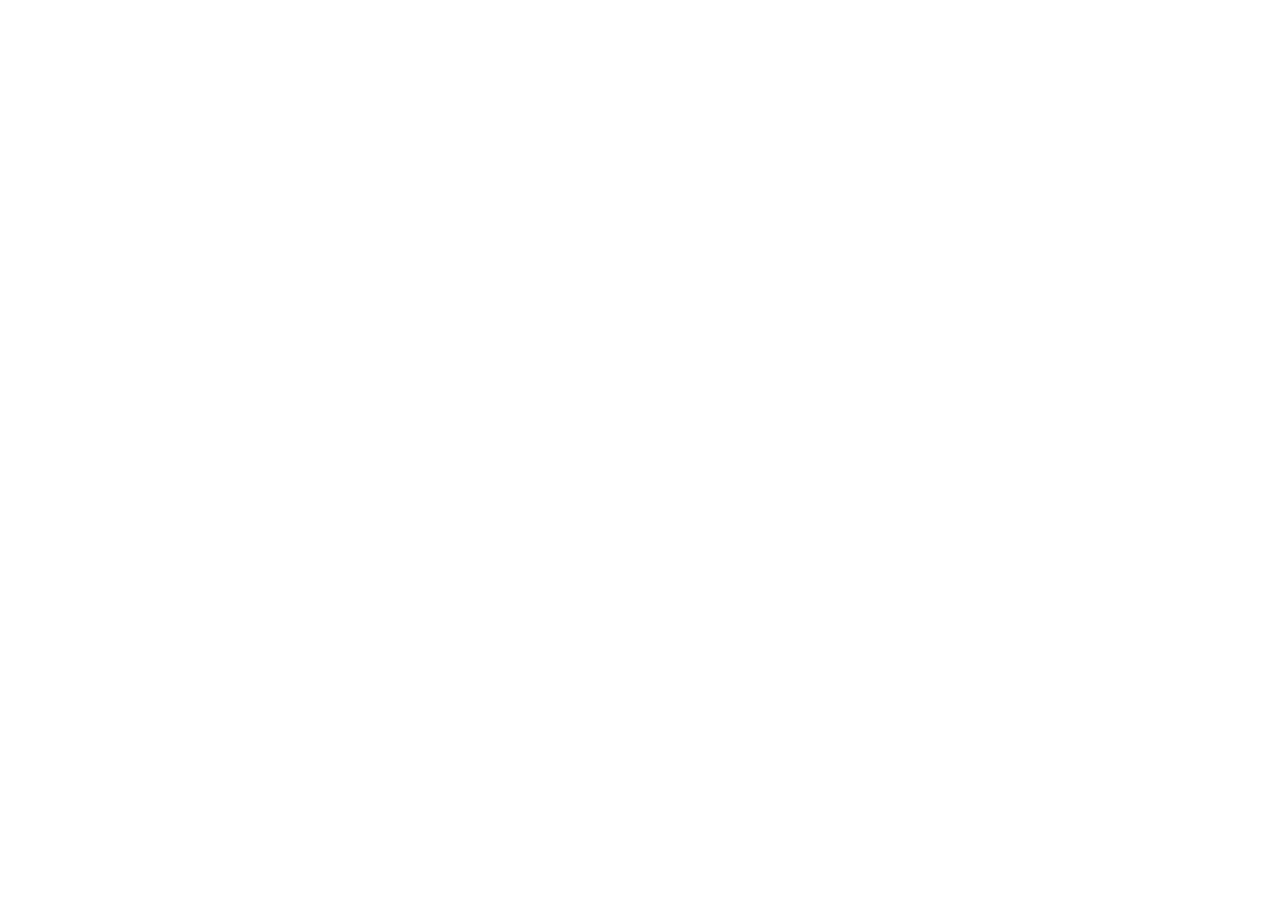
==== taskpane.html @ 279ec0a2 "Add files via upload" ====
<!doctype html>
<html lang="en-GB">
<head>
<meta charset="utf-8">
<meta name="viewport" content="width=device-width,initial-scale=1">
<title>LexCitr</title>
<link rel="stylesheet" href="assets/styles.css">
<script src="https://appsforoffice.microsoft.com/lib/1/hosted/office.js"></script>
</head>
<body>
<div id="app"></div><div id="toasts" role="status"></div>
<script src="assets/supabase.js"></script>
<script src="config.js"></script>
<script src="assets/core.js"></script>
<script src="assets/taskpane.js"></script>
</body>
</html>
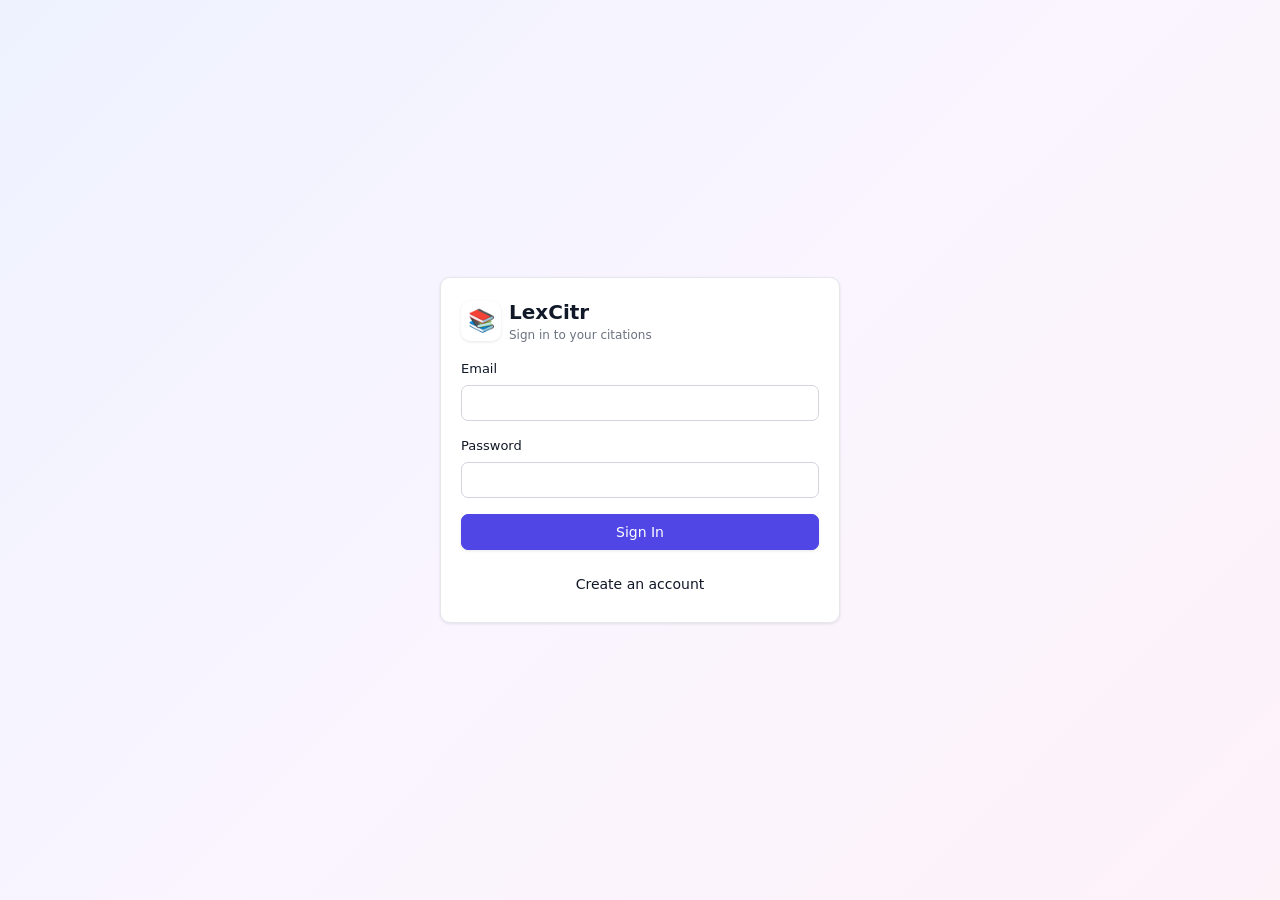
==== commit f95e9e68: "Add files via upload" ====
--- a/taskpane.html
+++ b/taskpane.html
@@ -4,14 +4,15 @@
 <meta charset="utf-8">
 <meta name="viewport" content="width=device-width,initial-scale=1">
 <title>LexCitr</title>
-<link rel="stylesheet" href="assets/styles.css">
+<link rel="stylesheet" href="assets/styles.css?v=3">
 <script src="https://appsforoffice.microsoft.com/lib/1/hosted/office.js"></script>
+<style>#toasts{top:8px;bottom:auto;left:12px;right:12px;max-width:none}</style>
 </head>
 <body>
 <div id="app"></div><div id="toasts" role="status"></div>
-<script src="assets/supabase.js"></script>
-<script src="config.js"></script>
-<script src="assets/core.js"></script>
-<script src="assets/taskpane.js"></script>
+<script src="assets/supabase.js?v=3"></script>
+<script src="config.js?v=3"></script>
+<script src="assets/core.js?v=3"></script>
+<script src="assets/taskpane.js?v=3"></script>
 </body>
 </html>
--- a/assets/styles.css
+++ b/assets/styles.css
@@ -0,0 +1,179 @@
+/* LexCitr styles */
+html,body{margin:0;padding:0}
+[hidden]{display:none!important}
+
+/* Layout: the LexCitr sidebar-and-workspace app, keeping its indigo and purple identity. */
+:root{
+  --bg1:#eef2ff;--bg2:#faf5ff;--bg3:#fdf2f8;--surface:#fff;--surface2:#f9fafb;--line:#e5e7eb;--line2:#d1d5db;
+  --fg:#111827;--fg2:#374151;--muted:#6b7280;--faint:#9ca3af;
+  --accent:#4f46e5;--accent-h:#4338ca;--accent-soft:#eef2ff;--accent-line:#a5b4fc;--accent-fg:#4338ca;
+  --purple:#9333ea;--purple-h:#7e22ce;--purple-soft:#faf5ff;--purple-line:#d8b4fe;--purple-fg:#7e22ce;
+  --good:#22c55e;--good-soft:#f0fdf4;--good-line:#bbf7d0;--bad:#dc2626;--bad-soft:#fef2f2;--bad-line:#fecaca;
+  --head1:#4f46e5;--head2:#9333ea;--overlay:rgba(0,0,0,.5);--shadow:0 1px 3px rgba(17,24,39,.1);--shadow2:0 8px 24px rgba(17,24,39,.14);
+  --ui:ui-sans-serif,system-ui,-apple-system,"Segoe UI",sans-serif;--cite:"Times New Roman",Times,serif;
+  --lib-gray:#f3f4f6;--lib-gray-f:#374151;--lib-red:#fee2e2;--lib-red-f:#b91c1c;--lib-orange:#ffedd5;--lib-orange-f:#c2410c;--lib-yellow:#fef9c3;--lib-yellow-f:#a16207;--lib-green:#dcfce7;--lib-green-f:#15803d;--lib-blue:#dbeafe;--lib-blue-f:#1d4ed8;--lib-indigo:#e0e7ff;--lib-indigo-f:#4338ca;--lib-purple:#f3e8ff;--lib-purple-f:#7e22ce;--lib-pink:#fce7f3;--lib-pink-f:#be185d;
+}
+@media (prefers-color-scheme:dark){:root:not([data-theme="light"]){
+  --bg1:#14152b;--bg2:#1a1630;--bg3:#201527;--surface:#1e1f33;--surface2:#26273e;--line:#35364f;--line2:#4a4b66;
+  --fg:#f3f4f6;--fg2:#d9dbe6;--muted:#a3a6bb;--faint:#7e8199;
+  --accent:#6366f1;--accent-h:#818cf8;--accent-soft:#2a2a55;--accent-line:#5b5fd6;--accent-fg:#b4b8ff;
+  --purple:#9333ea;--purple-h:#a855f7;--purple-soft:#2e2245;--purple-line:#7043ad;--purple-fg:#d8b4fe;
+  --good:#22c55e;--good-soft:#16321f;--good-line:#26613a;--bad:#f87171;--bad-soft:#3b1d22;--bad-line:#7a2e36;
+  --head1:#4338ca;--head2:#7e22ce;--overlay:rgba(0,0,0,.65);--shadow:0 1px 3px rgba(0,0,0,.4);--shadow2:0 8px 24px rgba(0,0,0,.5);
+  --lib-gray:#2d2e44;--lib-gray-f:#d1d5db;--lib-red:#3f1d22;--lib-red-f:#fca5a5;--lib-orange:#40281a;--lib-orange-f:#fdba74;--lib-yellow:#3b3315;--lib-yellow-f:#fde047;--lib-green:#17352a;--lib-green-f:#86efac;--lib-blue:#1b2c4f;--lib-blue-f:#93c5fd;--lib-indigo:#2a2a55;--lib-indigo-f:#c7d2fe;--lib-purple:#32224b;--lib-purple-f:#d8b4fe;--lib-pink:#40203a;--lib-pink-f:#f9a8d4;
+  color-scheme:dark}}
+:root[data-theme="dark"]{
+  --bg1:#14152b;--bg2:#1a1630;--bg3:#201527;--surface:#1e1f33;--surface2:#26273e;--line:#35364f;--line2:#4a4b66;
+  --fg:#f3f4f6;--fg2:#d9dbe6;--muted:#a3a6bb;--faint:#7e8199;
+  --accent:#6366f1;--accent-h:#818cf8;--accent-soft:#2a2a55;--accent-line:#5b5fd6;--accent-fg:#b4b8ff;
+  --purple:#9333ea;--purple-h:#a855f7;--purple-soft:#2e2245;--purple-line:#7043ad;--purple-fg:#d8b4fe;
+  --good:#22c55e;--good-soft:#16321f;--good-line:#26613a;--bad:#f87171;--bad-soft:#3b1d22;--bad-line:#7a2e36;
+  --head1:#4338ca;--head2:#7e22ce;--overlay:rgba(0,0,0,.65);--shadow:0 1px 3px rgba(0,0,0,.4);--shadow2:0 8px 24px rgba(0,0,0,.5);
+  --lib-gray:#2d2e44;--lib-gray-f:#d1d5db;--lib-red:#3f1d22;--lib-red-f:#fca5a5;--lib-orange:#40281a;--lib-orange-f:#fdba74;--lib-yellow:#3b3315;--lib-yellow-f:#fde047;--lib-green:#17352a;--lib-green-f:#86efac;--lib-blue:#1b2c4f;--lib-blue-f:#93c5fd;--lib-indigo:#2a2a55;--lib-indigo-f:#c7d2fe;--lib-purple:#32224b;--lib-purple-f:#d8b4fe;--lib-pink:#40203a;--lib-pink-f:#f9a8d4;
+  color-scheme:dark}
+*{box-sizing:border-box}
+html,body{height:100%}
+body{background:linear-gradient(135deg,var(--bg1),var(--bg2) 50%,var(--bg3));color:var(--fg);font-family:var(--ui);font-size:14px;line-height:1.45;background-attachment:fixed}
+h1,h2,h3,p{margin:0}h1,h2{text-wrap:balance}
+#app{height:100%}
+svg.i{width:16px;height:16px;flex:none;fill:none;stroke:currentColor;stroke-width:2;stroke-linecap:round;stroke-linejoin:round}
+button,input,textarea,select{font:inherit;color:inherit}
+:focus-visible{outline:2px solid var(--accent);outline-offset:1px}
+.btn{display:inline-flex;align-items:center;justify-content:center;gap:8px;min-height:36px;padding:6px 14px;border:1px solid var(--line2);border-radius:7px;background:var(--surface);font-weight:500;cursor:pointer;box-shadow:var(--shadow);white-space:nowrap;transition:background .12s}
+.btn:hover:not(:disabled){background:var(--surface2)}
+.btn:disabled{opacity:.5;cursor:not-allowed}
+.btn.sm{min-height:30px;padding:3px 10px;font-size:13px}
+.btn.xs{min-height:24px;padding:0 8px;font-size:12px;box-shadow:none;font-weight:400}
+.btn.pri{background:var(--accent);border-color:var(--accent);color:#fff}.btn.pri:hover:not(:disabled){background:var(--accent-h)}
+.btn.pur{background:var(--purple);border-color:var(--purple);color:#fff}.btn.pur:hover:not(:disabled){background:var(--purple-h)}
+.btn.soft{border-color:var(--accent-line);color:var(--accent-fg)}.btn.soft:hover:not(:disabled){background:var(--accent-soft)}
+.btn.softp{border-color:var(--purple-line);color:var(--purple-fg)}.btn.softp:hover:not(:disabled){background:var(--purple-soft)}
+.btn.ghost{background:transparent;border-color:transparent;box-shadow:none}
+.btn.icon{padding:0;width:32px;min-height:32px}
+.btn.red{color:var(--bad)}.btn.red:hover:not(:disabled){background:var(--bad-soft)}
+.btn.w{width:100%}.btn.left{justify-content:flex-start}
+input.in,textarea.in,select.in{width:100%;min-height:36px;padding:6px 10px;border:1px solid var(--line2);border-radius:7px;background:var(--surface);color:var(--fg)}
+textarea.in{min-height:80px;resize:vertical}
+input.in::placeholder,textarea.in::placeholder{color:var(--faint)}
+input.mono{font-family:ui-monospace,Menlo,monospace;font-size:13px;min-height:32px}
+label.l{display:block;font-size:13px;font-weight:500;margin-bottom:6px}
+label.l.s{font-size:12px;color:var(--muted);font-weight:400}
+.tog{display:inline-flex;align-items:center;justify-content:center;width:36px;height:36px;border:0;border-radius:6px;background:transparent;cursor:pointer}
+.tog:hover{background:var(--surface2)}
+.tog.on{background:var(--accent-soft);color:var(--accent-fg)}.tog.onp{background:var(--purple-soft);color:var(--purple-fg)}
+.tog.s{width:28px;height:28px;font-size:12px}
+.row{display:flex;align-items:center;gap:8px}.wrap{flex-wrap:wrap}.between{justify-content:space-between}
+.stack{display:flex;flex-direction:column;gap:16px}.stack.t{gap:8px}
+.grow{flex:1;min-width:0}
+.card{background:var(--surface);border:1px solid var(--line);border-radius:10px;box-shadow:var(--shadow)}
+.pad{padding:20px}
+.muted{color:var(--muted)}.small{font-size:12px}.cite{font-family:var(--cite);font-size:15px;line-height:1.6;overflow-wrap:anywhere}
+.layout{display:flex;height:100%}
+.side{width:320px;flex:none;background:var(--surface);border-right:1px solid var(--line);box-shadow:var(--shadow2);display:flex;flex-direction:column;z-index:40}
+.brand{padding:24px;padding-left:max(24px,env(safe-area-inset-left,0px));background:linear-gradient(90deg,var(--head1),var(--head2));display:flex;gap:12px;align-items:center;color:#fff}
+.logo{width:40px;height:40px;background:#fff;border-radius:9px;display:grid;place-items:center;font-size:22px;box-shadow:var(--shadow)}
+.brand h1{font-size:20px;line-height:1.2}.brand p{font-size:12px;opacity:.85}
+.sidebody{flex:1;overflow-y:auto;padding:24px;display:flex;flex-direction:column;gap:12px}
+.step{display:flex;gap:12px;align-items:center;padding:14px 16px;border:2px solid var(--line);border-radius:9px;background:var(--surface2);text-align:left;width:100%}
+.step.act{border-color:var(--accent);background:var(--accent-soft)}
+.step.done{border-color:var(--good-line);background:var(--good-soft)}
+.step.off{opacity:.5}.step.click{cursor:pointer}
+.num{width:32px;height:32px;border-radius:50%;display:grid;place-items:center;font-weight:700;background:var(--line2);color:var(--fg2);flex:none}
+.act .num{background:var(--accent);color:#fff}.done .num{background:var(--good);color:#fff}
+.step b{display:block;font-weight:600}.step span.sub{font-size:12px;color:var(--muted);overflow-wrap:anywhere}
+.sep{border-top:1px solid var(--line);margin-top:4px;padding-top:16px;display:flex;flex-direction:column;gap:14px}
+.lib{display:flex;align-items:center;justify-content:space-between;gap:8px;padding:10px 12px;border-radius:9px;border:1px solid transparent;cursor:pointer;width:100%;text-align:left}
+.lib.sel{outline:2px solid var(--accent);outline-offset:1px}
+.lib:hover{box-shadow:var(--shadow)}
+.lib .acts{display:flex;gap:2px;opacity:0;transition:opacity .12s}.lib:hover .acts,.lib:focus-within .acts{opacity:1}
+@media (hover:none){.lib .acts{opacity:1}}
+.lib .btn.icon{width:26px;min-height:26px}
+.main{flex:1;min-width:0;overflow-y:auto}
+.inner{max-width:1040px;margin:0 auto;padding-block:32px;padding-left:max(24px,env(safe-area-inset-left,0px));padding-right:max(24px,env(safe-area-inset-right,0px));display:flex;flex-direction:column;gap:24px}
+.menu{display:none;position:fixed;top:calc(12px + env(safe-area-inset-top,0px));left:max(12px,env(safe-area-inset-left,0px));z-index:50}
+.scrim{position:fixed;inset:0;background:var(--overlay);z-index:30}
+.h2{font-size:18px;font-weight:600;color:var(--fg2)}
+.tiles{display:grid;grid-template-columns:repeat(auto-fill,minmax(180px,1fr));gap:12px}
+.tile{position:relative;background:var(--surface);border:1px solid var(--line);border-radius:10px;padding:16px;display:flex;flex-direction:column;align-items:center;gap:6px;text-align:center;cursor:pointer;box-shadow:var(--shadow);transition:transform .15s,box-shadow .15s;width:100%}
+.tile:hover{transform:scale(1.02);box-shadow:var(--shadow2)}
+.tile svg.i{width:24px;height:24px;color:var(--faint)}
+.tile b{font-size:14px;font-weight:500;overflow-wrap:anywhere}
+.tile .acts{position:absolute;top:6px;right:6px;display:flex;gap:2px;opacity:0}.tile:hover .acts,.tile:focus-within .acts{opacity:1}
+@media (hover:none){.tile .acts{opacity:1}}
+.tile .btn.icon{width:26px;min-height:26px}
+.empty{border:2px dashed var(--line2);border-radius:10px;padding:32px 20px;text-align:center;display:flex;flex-direction:column;gap:12px;align-items:center;color:var(--muted)}
+.tabs{display:grid;grid-template-columns:1fr 1fr;background:var(--surface2);border:1px solid var(--line);padding:4px;border-radius:9px}
+.tabs button{border:0;background:transparent;padding:6px;border-radius:6px;font-weight:500;cursor:pointer;color:var(--muted)}
+.tabs button.on{background:var(--surface);color:var(--fg);box-shadow:var(--shadow)}
+.preview{background:var(--surface);border:1px solid var(--line);border-radius:8px;padding:16px;min-height:60px;display:flex;align-items:center}
+.preview>div{min-width:0}
+.prevcard{background:linear-gradient(135deg,var(--surface2),var(--accent-soft));padding:16px;display:flex;flex-direction:column;gap:12px}
+.prevcard.p{background:linear-gradient(135deg,var(--surface2),var(--purple-soft))}
+.field{border:1px solid var(--line);border-radius:9px;padding:16px;display:flex;flex-direction:column;gap:10px}
+.names{display:flex;gap:8px}.names>input{flex:1;min-width:0}
+.fmtgrid{display:grid;grid-template-columns:repeat(3,minmax(0,1fr));gap:12px;border-top:1px solid var(--line);padding-top:12px}
+.chips{display:flex;flex-wrap:wrap;gap:4px;margin-top:6px}
+.note{background:var(--purple-soft);border:1px solid var(--purple-line);color:var(--purple-fg);padding:12px 16px;border-radius:8px}
+.err{background:var(--bad-soft);border:1px solid var(--bad-line);color:var(--bad);padding:10px 12px;border-radius:8px}
+.banner{background:var(--accent-soft);border:1px solid var(--accent-line);color:var(--accent-fg);padding:10px 14px;border-radius:8px}
+.tag{font-size:12px;font-weight:500;padding:3px 8px;border-radius:5px;background:var(--lib-indigo);color:var(--lib-indigo-f)}
+.tag.p{background:var(--lib-purple);color:var(--lib-purple-f)}
+.grouph{font-size:13px;font-weight:600;color:var(--fg2);text-transform:uppercase;letter-spacing:.04em;padding:0 4px}
+.item{padding:16px;display:flex;gap:12px;align-items:flex-start}
+.item .acts{display:flex;gap:2px;align-items:center;flex-wrap:wrap;justify-content:flex-end}
+.pick{width:100%;text-align:left;padding:12px;border:2px solid transparent;border-radius:8px;background:transparent;cursor:pointer}
+.pick:hover{background:var(--surface2);border-color:var(--line)}.pick.on{background:var(--accent-soft);border-color:var(--accent)}
+.scroll{max-height:320px;overflow-y:auto;border:1px solid var(--line);border-radius:8px;padding:8px;display:flex;flex-direction:column;gap:6px}
+.overlay{position:fixed;inset:0;background:var(--overlay);display:flex;align-items:center;justify-content:center;padding:16px;z-index:100}
+.modal{background:var(--surface);border-radius:12px;box-shadow:var(--shadow2);width:100%;max-height:90%;display:flex;flex-direction:column;position:relative;min-width:0}
+.modal header{padding:20px 44px 8px 20px;font-size:17px;font-weight:600;display:flex;gap:8px;align-items:center}
+.modal .mb{padding:12px 20px;overflow-y:auto;display:flex;flex-direction:column;gap:16px;flex:1;min-height:0}
+.modal footer{padding:12px 20px 20px;display:flex;gap:8px;justify-content:flex-end;flex-wrap:wrap}
+.modal .x{position:absolute;top:12px;right:12px}
+.ftype{border:1px solid var(--line);border-radius:9px;background:var(--surface)}
+.ftype.drag{opacity:.5}.ftype.over{outline:2px solid var(--accent)}
+.grip{cursor:grab;color:var(--faint);display:grid;place-items:center;width:24px;height:24px}
+.tmpl{background:var(--accent-soft);border:1px solid var(--accent-line);border-radius:8px;padding:14px;display:flex;gap:12px;align-items:center;flex-wrap:wrap}
+.popwrap{position:relative;display:inline-block}
+.pop{position:absolute;right:0;top:calc(100% + 4px);background:var(--surface);border:1px solid var(--line);border-radius:8px;box-shadow:var(--shadow2);z-index:20;width:260px;max-height:280px;overflow-y:auto;padding:4px}
+.pop button{display:block;width:100%;text-align:left;border:0;background:transparent;padding:7px 10px;border-radius:5px;cursor:pointer}.pop button:hover{background:var(--surface2)}
+.dash{max-width:1100px;margin:0 auto;padding-block:32px;padding-left:max(16px,env(safe-area-inset-left,0px));padding-right:max(16px,env(safe-area-inset-right,0px));display:flex;flex-direction:column;gap:32px}
+.dash h1{font-size:34px;line-height:1.15}
+.dgrid{display:grid;grid-template-columns:repeat(2,minmax(0,1fr));gap:24px}
+.dcard{background:var(--surface);border:2px solid var(--line);border-radius:12px;padding:24px;text-align:left;cursor:pointer;display:flex;flex-direction:column;gap:6px;box-shadow:var(--shadow);transition:box-shadow .2s,border-color .2s}
+.dcard:hover{box-shadow:var(--shadow2);border-color:var(--accent-line)}
+.dcard .ic{width:56px;height:56px;border-radius:12px;display:grid;place-items:center;color:#fff;margin-bottom:10px}.dcard .ic svg{width:28px;height:28px}
+.dcard b{font-size:22px;font-weight:600}.dcard span.d{font-size:15px;color:var(--muted)}
+.page{height:100%;overflow-y:auto}
+#toasts{position:fixed;right:max(16px,env(safe-area-inset-right,0px));bottom:calc(16px + env(safe-area-inset-bottom,0px));display:flex;flex-direction:column;gap:8px;z-index:200;max-width:calc(100% - 32px)}
+.toast{background:var(--surface);border:1px solid var(--line);border-left:4px solid var(--good);border-radius:8px;padding:10px 14px;box-shadow:var(--shadow2)}.toast.e{border-left-color:var(--bad)}
+@media (max-width:1023px){
+  .side{position:fixed;inset:0 auto 0 0;transform:translateX(-100%);transition:transform .25s}.side.open{transform:none}
+  .menu{display:inline-flex}.inner{padding-top:64px}
+}
+@media (max-width:640px){
+  .inner{padding-left:max(16px,env(safe-area-inset-left,0px));padding-right:max(16px,env(safe-area-inset-right,0px))}
+  .dgrid{grid-template-columns:1fr}.names{flex-direction:column}.fmtgrid{grid-template-columns:1fr}.item{flex-direction:column}.item .acts{justify-content:flex-start}.dash h1{font-size:28px}
+}
+@media (prefers-reduced-motion:reduce){*{transition:none!important}}
+
+.authwrap{min-height:100%;height:100%;display:grid;place-items:center;padding:16px}.authcard{width:100%;max-width:400px}
+/* Word panel */
+.tp{display:flex;flex-direction:column;height:100%}.tp-head{display:flex;align-items:center;justify-content:space-between;gap:8px;padding:10px 12px;background:linear-gradient(90deg,var(--head1),var(--head2));color:#fff}.tp-head b{font-size:15px}
+.tp-head .btn{color:#fff;border-color:rgba(255,255,255,.45);background:transparent;box-shadow:none}.tp-head .btn:hover:not(:disabled){background:rgba(255,255,255,.15)}
+.tp-body{flex:1;overflow-y:auto;padding:12px;display:flex;flex-direction:column;gap:12px;min-height:0}
+.tp-foot{border-top:1px solid var(--line);background:var(--surface);padding:12px;display:flex;flex-direction:column;gap:8px;max-height:48%;overflow-y:auto}
+.tp .cite{font-size:14px}.tp .pick{border-color:var(--line);background:var(--surface)}.tp .pick.on{border-color:var(--accent);background:var(--accent-soft)}.tp .names{flex-direction:column;gap:6px}
+.tp-project{display:flex;gap:6px;align-items:center;padding:10px 12px;background:var(--surface);border-bottom:1px solid var(--line)}
+.tp-note{margin:10px 12px 0}
+.tp-back{display:flex;align-items:center;gap:6px;padding:6px 8px;border-bottom:1px solid var(--line);min-width:0}.tp-back b{font-weight:600;overflow-wrap:anywhere}
+.tp-kind{display:block;font-size:12px;color:var(--accent-fg);font-weight:500;margin-bottom:2px}
+.tp-prev{padding:8px 10px;background:var(--surface2);border-radius:6px;min-height:36px}
+.tp-sub{font-size:13px;font-weight:600;color:var(--fg2);margin-top:4px}
+.tp-row{display:flex;align-items:center;gap:2px;background:var(--surface);border:1px solid var(--line);border-radius:8px}.tp-rowmain{flex:1;min-width:0;text-align:left;background:transparent;border:0;padding:10px 12px;cursor:pointer;border-radius:8px;font-weight:500}.tp-rowmain:hover{background:var(--surface2)}
+.tp-names{display:grid;grid-template-columns:repeat(3,minmax(0,1fr));gap:4px}.tp-names .in{padding-inline:7px}
+.tp-fieldbox{display:flex;flex-direction:column;gap:6px;background:var(--surface);border:1px solid var(--line);border-radius:8px;padding:8px}
+.tp .btn.icon{width:30px;min-height:30px}
+.tp select.in,.tp input.in{min-width:0}
+.tp-body>.btn{flex:none}
+.tp-used{float:right;font-weight:600;color:var(--purple-fg)}
